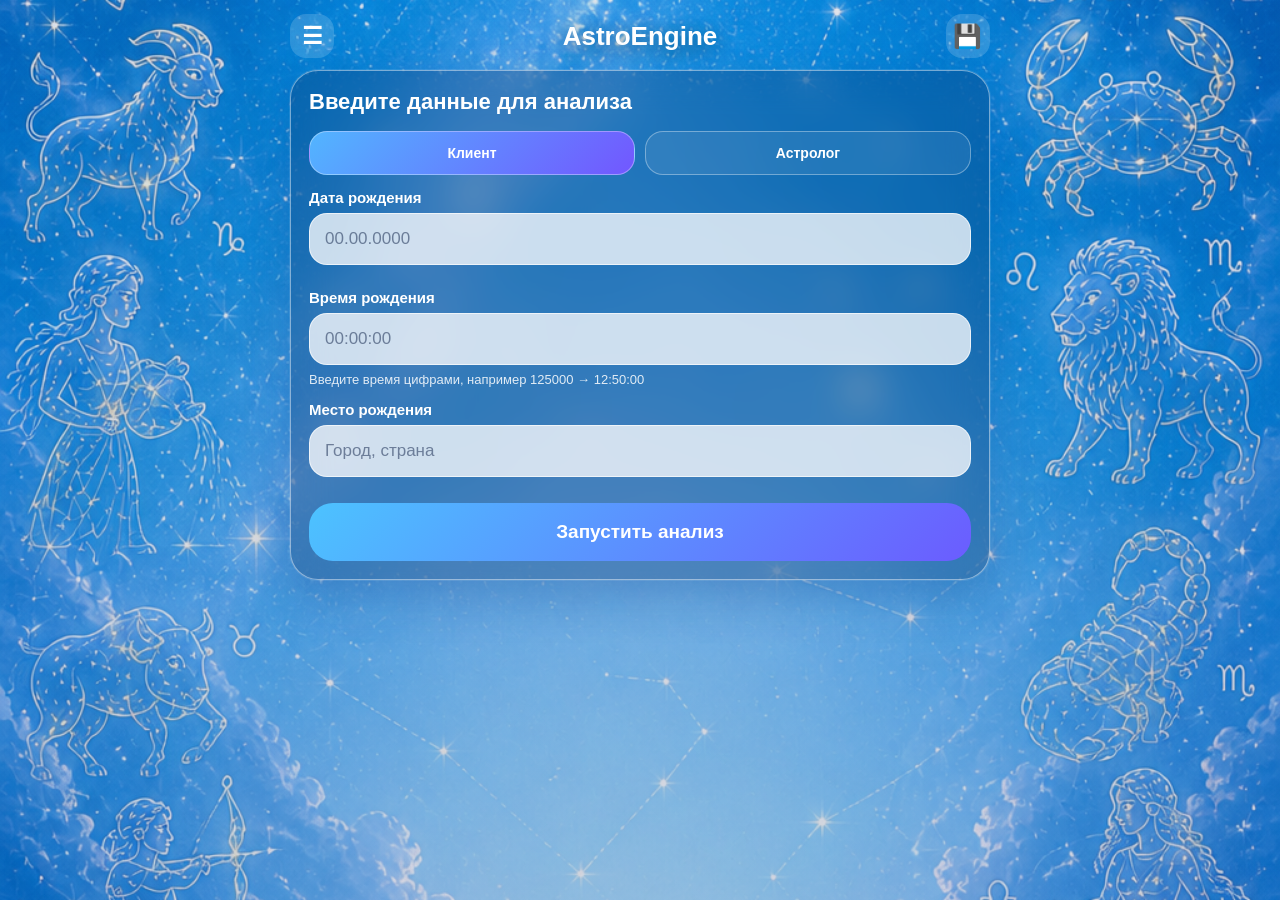
==== templates/index.html @ 36447789 "Update index.html" ====
<!DOCTYPE html>
<html lang="ru">
<head>
<meta charset="UTF-8">
<meta name="viewport" content="width=device-width, initial-scale=1.0">
<title>AstroEngine</title>

<style>
* { box-sizing: border-box; }

body {
    margin: 0;
    font-family: 'Segoe UI', Arial, sans-serif;
    color: white;
    background:
        linear-gradient(rgba(15, 30, 95, 0.12), rgba(15, 30, 95, 0.18)),
        url('/static/file_000000009a0072438087f62e212a4232.png');
    background-size: cover;
    background-position: center;
    background-attachment: fixed;
}

.page {
    max-width: 720px;
    margin: 0 auto;
    padding: 14px 10px 44px;
}

.screen { display: none; }
.screen.active { display: block; }

.top-app-bar {
    display: flex;
    align-items: center;
    justify-content: space-between;
    margin-bottom: 12px;
}

.icon-btn {
    width: 44px;
    height: 44px;
    border: none;
    border-radius: 16px;
    background: rgba(255,255,255,0.16);
    color: white;
    font-size: 23px;
    font-weight: 900;
}

.header-title {
    text-align: center;
    font-size: 26px;
    font-weight: 900;
    text-shadow: 0 4px 20px rgba(0,0,0,0.45);
}

.card {
    background: rgba(0, 20, 70, 0.24);
    border: 1.5px solid rgba(255,255,255,0.45);
    border-radius: 28px;
    padding: 18px;
    margin-bottom: 16px;
    backdrop-filter: blur(18px);
    -webkit-backdrop-filter: blur(18px);
    box-shadow:
        0 0 0 1px rgba(255,255,255,0.10),
        0 18px 45px rgba(0, 40, 120, 0.22);
}

.card-title {
    font-size: 22px;
    font-weight: 850;
    margin-bottom: 16px;
}

.mode-switch, .settings-row, .action-row {
    display: grid;
    grid-template-columns: 1fr 1fr;
    gap: 10px;
}

.mode-btn, .small-btn {
    padding: 13px;
    border-radius: 18px;
    border: 1px solid rgba(255,255,255,0.35);
    background: rgba(255,255,255,0.08);
    color: white;
    font-weight: 800;
    font-size: 14px;
}

.mode-btn.active, .small-btn.active {
    background: linear-gradient(135deg, #52b5ff, #7257ff);
}

label {
    display: block;
    margin-top: 14px;
    margin-bottom: 7px;
    font-size: 15px;
    font-weight: 650;
}

input, select {
    width: 100%;
    padding: 15px;
    margin-bottom: 10px;
    border-radius: 18px;
    border: 1px solid rgba(255,255,255,0.65);
    background: rgba(255,255,255,0.76);
    color: #1b2d52;
    font-size: 17px;
    outline: none;
}

input::placeholder { color: rgba(27,45,82,0.55); }

.main-btn {
    width: 100%;
    margin-top: 16px;
    padding: 18px;
    border: none;
    border-radius: 24px;
    background: linear-gradient(135deg, #4cc3ff, #6b5cff);
    color: white;
    font-size: 19px;
    font-weight: 900;
}

.secondary-btn {
    width: 100%;
    margin-top: 10px;
    padding: 15px;
    border-radius: 22px;
    border: 1.5px solid rgba(255,255,255,0.55);
    background: rgba(255,255,255,0.08);
    color: white;
    font-size: 16px;
    font-weight: 800;
}

.suggestions {
    display: none;
    margin-top: -6px;
    margin-bottom: 10px;
    border-radius: 18px;
    overflow: hidden;
    border: 1px solid rgba(255,255,255,0.35);
    background: rgba(5, 22, 65, 0.94);
}

.suggestion-item {
    padding: 13px 14px;
    border-bottom: 1px solid rgba(255,255,255,0.12);
    font-size: 15px;
}

.time-help {
    font-size: 13px;
    opacity: 0.85;
    margin-top: -3px;
    margin-bottom: 8px;
}

.compact-data {
    padding: 12px 14px;
    margin-bottom: 14px;
    border-radius: 18px;
    background: rgba(255,255,255,0.10);
    border: 1px solid rgba(255,255,255,0.20);
    font-size: 14px;
    line-height: 1.45;
}

.chart-wrap {
    width: 100%;
    aspect-ratio: 1 / 1;
    background: #eef2ff;
    border-radius: 22px;
    overflow: hidden;
    position: relative;
    color: #202852;
    box-shadow:
        inset 0 0 35px rgba(60, 80, 160, 0.16),
        0 14px 30px rgba(0, 20, 80, 0.18);
    margin-bottom: 14px;
}

.chart-lines svg {
    position: absolute;
    inset: 0;
    width: 100%;
    height: 100%;
}

.chart-cell {
    position: absolute;
    transform: translate(-50%, -50%);
    text-align: center;
    min-width: 46px;
    max-width: 90px;
    overflow: hidden;
}

.sign-num {
    font-size: 14px;
    font-weight: 950;
    color: #24306b;
    line-height: 1;
}

.chart-planets {
    font-size: 10.5px;
    margin-top: 2px;
    color: #202852;
    font-weight: 850;
    line-height: 1.12;
    white-space: nowrap;
}

.chart-aspects {
    font-size: 10px;
    margin-top: 1px;
    color: rgba(35,35,50,0.52);
    font-weight: 850;
    line-height: 1.05;
    white-space: nowrap;
}

.transit-planet { color: #0477ff; }

.south-grid {
    display: grid;
    grid-template-columns: repeat(4, 1fr);
    grid-template-rows: repeat(4, 1fr);
    width: 100%;
    height: 100%;
    border: 2px solid rgba(38,48,106,0.50);
}

.south-cell {
    border: 1px solid rgba(38,48,106,0.40);
    padding: 5px;
    overflow: hidden;
}

.south-empty { background: rgba(255,255,255,0.36); }

.drawer {
    margin-bottom: 12px;
    border-radius: 22px;
    overflow: hidden;
    border: 1px solid rgba(255,255,255,0.22);
    background: rgba(255,255,255,0.06);
}

.drawer-head {
    width: 100%;
    padding: 16px;
    border: none;
    background: rgba(24, 16, 95, 0.62);
    color: white;
    display: flex;
    justify-content: space-between;
    align-items: center;
    font-size: 17px;
    font-weight: 850;
    text-align: left;
}

.drawer-body {
    display: none;
    padding: 14px;
}

.drawer.open .drawer-body { display: block; }
.drawer.open .drawer-arrow { transform: rotate(90deg); }

.drawer-arrow { transition: transform 0.2s ease; }

.planet-table {
    width: 100%;
    border-collapse: collapse;
    overflow: hidden;
    border-radius: 18px;
    margin-top: 12px;
    background: rgba(22, 12, 74, 0.72);
}

.planet-table th, .planet-table td {
    padding: 10px 6px;
    border-bottom: 1px solid rgba(255,255,255,0.12);
    text-align: left;
    font-size: 12.5px;
    vertical-align: top;
}

.planet-table th {
    font-size: 11.5px;
    font-weight: 850;
    background: rgba(255,255,255,0.08);
}

.planet-table tr:nth-child(even) { background: rgba(255,255,255,0.06); }

.dasha-row, .chara-row {
    padding: 11px 12px;
    margin-bottom: 6px;
    border-radius: 14px;
    background: rgba(31, 18, 88, 0.82);
    font-size: 13px;
    line-height: 1.4;
}

.dasha-row.current, .chara-row.current {
    background: #d2ffff;
    color: #233247;
    font-weight: 850;
}

.client-box {
    padding: 15px;
    border-radius: 20px;
    background: rgba(255,255,255,0.10);
    border: 1px solid rgba(255,255,255,0.24);
    line-height: 1.5;
}

.side-menu {
    position: fixed;
    inset: 0;
    display: none;
    z-index: 20;
    background: rgba(0,0,0,0.42);
}

.side-menu.active { display: block; }

.side-panel {
    width: min(86vw, 360px);
    height: 100%;
    padding: 18px;
    background: rgba(8, 18, 62, 0.98);
    border-right: 1px solid rgba(255,255,255,0.22);
    overflow-y: auto;
}

.menu-title {
    font-size: 24px;
    font-weight: 900;
    margin-bottom: 16px;
}

.menu-item {
    width: 100%;
    padding: 14px;
    margin-bottom: 8px;
    border-radius: 16px;
    border: 1px solid rgba(255,255,255,0.18);
    background: rgba(255,255,255,0.08);
    color: white;
    text-align: left;
    font-weight: 800;
}

.settings-box, .saved-card {
    padding: 12px;
    margin-bottom: 10px;
    border-radius: 16px;
    background: rgba(255,255,255,0.08);
    border: 1px solid rgba(255,255,255,0.16);
}

.toggle-line {
    display: flex;
    justify-content: space-between;
    align-items: center;
    gap: 12px;
    padding: 8px 0;
    font-size: 14px;
}

.toggle-line input {
    width: auto;
    margin: 0;
}

.transit-panel {
    display: none;
    padding: 12px;
    margin-top: 10px;
    border-radius: 20px;
    background: rgba(255,255,255,0.09);
    border: 1px solid rgba(255,255,255,0.20);
}

.transit-panel.active { display: block; }

.error {
    padding: 14px;
    border-radius: 18px;
    background: rgba(255, 80, 80, 0.20);
    border: 1px solid rgba(255,255,255,0.25);
    line-height: 1.4;
}

.loader {
    width: 42px;
    height: 42px;
    border: 4px solid rgba(255,255,255,0.3);
    border-top: 4px solid white;
    border-radius: 50%;
    margin: 0 auto 16px;
    animation: spin 1s linear infinite;
}

.loading-box {
    text-align: center;
    padding: 30px;
}

@keyframes spin {
    from { transform: rotate(0deg); }
    to { transform: rotate(360deg); }
}
</style>
</head>

<body>

<div id="sideMenu" class="side-menu" onclick="closeMenuByBg(event)">
    <div class="side-panel">
        <div class="menu-title">AstroEngine</div>

        <button class="menu-item" onclick="newChart()">＋ Новая карта</button>
        <button class="menu-item" onclick="loadSavedCharts()">💾 Мои карты</button>

        <div id="savedCardsBox"></div>

        <div class="settings-box">
            <b>Настройки</b>

            <label>Язык</label>
            <select id="languageSelect" onchange="applySettings()">
                <option value="ru">Русский</option>
                <option value="en">English</option>
            </select>

            <label>Режим</label>
            <select id="workModeSelect" onchange="applySettings()">
                <option value="professional">Профессиональный</option>
                <option value="client">Клиентский</option>
            </select>

            <label>Чара Даша</label>
            <select id="charaSystemSelect" onchange="applySettings()">
                <option value="rao">К.Н. Рао</option>
                <option value="parashara">Парашара</option>
            </select>

            <div class="toggle-line">Чаракараки <input type="checkbox" id="showKarakas" checked onchange="applySettings()"></div>
            <div class="toggle-line">Упаграхи <input type="checkbox" id="showUpagrahas" checked onchange="applySettings()"></div>
            <div class="toggle-line">Арудхи <input type="checkbox" id="showArudhas" checked onchange="applySettings()"></div>
            <div class="toggle-line">Доп. лагны <input type="checkbox" id="showSpecialLagnas" checked onchange="applySettings()"></div>
            <div class="toggle-line">Внешние планеты <input type="checkbox" id="showOuterPlanets" checked onchange="applySettings()"></div>
            <div class="toggle-line">Аспекты <input type="checkbox" id="showAspects" checked onchange="applySettings()"></div>
            <div class="toggle-line">Йоги <input type="checkbox" id="showYogas" checked onchange="applySettings()"></div>
            <div class="toggle-line">Градусы в карте <input type="checkbox" id="showDegreesInChart" onchange="applySettings()"></div>
        </div>

        <button class="menu-item" onclick="toggleMenu()">Закрыть</button>
    </div>
</div>

<div class="page">

    <div id="inputScreen" class="screen active">
        <div class="top-app-bar">
            <button class="icon-btn" onclick="toggleMenu()">☰</button>
            <div class="header-title">AstroEngine</div>
            <button class="icon-btn" onclick="loadSavedCharts()">💾</button>
        </div>

        <div class="card">
            <div class="card-title">Введите данные для анализа</div>

            <div class="mode-switch">
                <button class="mode-btn active" id="clientBtn" onclick="setMode('client')">Клиент</button>
                <button class="mode-btn" id="astroBtn" onclick="setMode('astro')">Астролог</button>
            </div>

            <label>Дата рождения</label>
            <input id="date" type="tel" inputmode="numeric" maxlength="10" placeholder="00.00.0000" oninput="formatDateInput(this)">

            <label>Время рождения</label>
            <input id="time" type="tel" inputmode="numeric" maxlength="8" placeholder="00:00:00" oninput="formatTimeInput(this)">
            <div class="time-help">Введите время цифрами, например 125000 → 12:50:00</div>

            <label>Место рождения</label>
            <input id="city" type="text" placeholder="Город, страна" autocomplete="off" oninput="handlePlaceInput()">

            <div class="suggestions" id="suggestions"></div>

            <button class="main-btn" onclick="calculate()">Запустить анализ</button>
        </div>
    </div>

    <div id="resultScreen" class="screen">
        <div class="top-app-bar">
            <button class="icon-btn" onclick="toggleMenu()">☰</button>
            <div class="header-title" id="resultHeading">Карта</div>
            <button class="icon-btn" onclick="showSaveDialog()">💾</button>
        </div>

        <div class="card">
            <div id="summaryBlock"></div>

            <div id="chartBlock"></div>

            <div class="settings-row">
                <select id="chartStyleSelect" onchange="changeChartStyle(this.value)">
                    <option value="north">Северо-индийская</option>
                    <option value="south">Южно-индийская</option>
                </select>

                <select id="vargaSelect" onchange="changeVarga(this.value)">
                    <option value="D1">D-1 Натальная</option>
                    <option value="Moon">Лунная</option>
                    <option value="D2">D-2</option>
                    <option value="D3">D-3</option>
                    <option value="D5">D-5</option>
                    <option value="D6">D-6</option>
                    <option value="D7">D-7</option>
                    <option value="D8">D-8</option>
                    <option value="D9">D-9</option>
                    <option value="D10">D-10</option>
                    <option value="D11">D-11</option>
                    <option value="D12">D-12</option>
                    <option value="D16">D-16</option>
                    <option value="D24">D-24</option>
                    <option value="D30">D-30</option>
                    <option value="D60">D-60</option>
                    <option value="D81">D-81</option>
                </select>
            </div>

            <div class="action-row">
                <button class="small-btn active" id="natalBtn" onclick="setViewMode('natal')">Натал</button>
                <button class="small-btn" id="overlayBtn" onclick="setViewMode('overlay')">Наложение</button>
            </div>

            <div class="action-row">
                <button class="small-btn" onclick="toggleTransitPanel('transit')">Транзиты</button>
                <button class="small-btn" onclick="toggleTransitPanel('rectification')">Ректификация</button>
            </div>

            <div id="transitPanel" class="transit-panel">
                <label>Дата транзита</label>
                <input id="transitDate" type="tel" inputmode="numeric" maxlength="10" placeholder="00.00.0000" oninput="formatDateInput(this)">
                <label>Время транзита</label>
                <input id="transitTime" type="tel" inputmode="numeric" maxlength="8" placeholder="00:00:00" oninput="formatTimeInput(this)">
                <label>Место транзита</label>
                <input id="transitCity" type="text" placeholder="Город, страна">
                <button class="main-btn" onclick="calculateTransit()">Рассчитать транзит</button>
            </div>

            <div id="rectificationPanel" class="transit-panel">
                <label>Новое время рождения</label>
                <input id="rectTime" type="tel" inputmode="numeric" maxlength="8" placeholder="00:00:00" oninput="formatTimeInput(this)">
                <button class="main-btn" onclick="calculateRectification()">Пересчитать карту</button>
            </div>
        </div>

        <div class="card">
            <div class="drawer open" id="drawerPlanets">
                <button class="drawer-head" onclick="toggleDrawer('drawerPlanets')">
                    <span>Планеты и накшатры</span><span class="drawer-arrow">›</span>
                </button>
                <div class="drawer-body" id="planetsSection"></div>
            </div>

            <div class="drawer open" id="drawerDashas">
                <button class="drawer-head" onclick="toggleDrawer('drawerDashas')">
                    <span>Периоды Вимшоттари</span><span class="drawer-arrow">›</span>
                </button>
                <div class="drawer-body" id="dashasSection"></div>
            </div>

            <div class="drawer" id="drawerCharaDashas">
                <button class="drawer-head" onclick="toggleDrawer('drawerCharaDashas')">
                    <span>Чара Даша</span><span class="drawer-arrow">›</span>
                </button>
                <div class="drawer-body" id="charaDashasSection"></div>
            </div>

            <div class="drawer" id="drawerAnalysis">
                <button class="drawer-head" onclick="toggleDrawer('drawerAnalysis')">
                    <span>Разбор</span><span class="drawer-arrow">›</span>
                </button>
                <div class="drawer-body" id="analysisSection"></div>
            </div>
        </div>

        <button class="secondary-btn" onclick="goBack()">Изменить данные</button>
    </div>
</div>

<script>
let mode = "client";
let selectedPlace = null;
let placeTimer = null;
let currentChart = null;
let transitChart = null;
let chartStyle = "north";
let currentVarga = "D1";
let viewMode = "natal";
let currentSavedId = null;

const PLANET_ORDER = [
    "Асцендент", "Солнце", "Луна", "Марс", "Меркурий",
    "Венера", "Сатурн", "Юпитер", "Раху", "Кету",
    "Плутон", "Нептун", "Уран", "Манди", "Гулика"
];

const PLANET_SHORT = {
    "Солнце": "Su", "Луна": "Mo", "Марс": "Ma", "Меркурий": "Me",
    "Юпитер": "Ju", "Венера": "Ve", "Сатурн": "Sa",
    "Раху": "Ra", "Кету": "Ke", "Уран": "Ur",
    "Нептун": "Ne", "Плутон": "Pl", "Манди": "Md", "Гулика": "Gu"
};

function setMode(m) {
    mode = m;
    document.getElementById("clientBtn").classList.remove("active");
    document.getElementById("astroBtn").classList.remove("active");
    document.getElementById(m === "client" ? "clientBtn" : "astroBtn").classList.add("active");
}

function toggleMenu() {
    document.getElementById("sideMenu").classList.toggle("active");
}

function closeMenuByBg(event) {
    if (event.target.id === "sideMenu") toggleMenu();
}

function newChart() {
    currentChart = null;
    transitChart = null;
    currentSavedId = null;
    document.getElementById("resultScreen").classList.remove("active");
    document.getElementById("inputScreen").classList.add("active");
    document.getElementById("sideMenu").classList.remove("active");
}

function formatDateInput(input) {
    let value = input.value.replace(/\D/g, "");
    if (value.length > 8) value = value.slice(0, 8);
    if (value.length >= 5) value = value.slice(0,2)+"."+value.slice(2,4)+"."+value.slice(4);
    else if (value.length >= 3) value = value.slice(0,2)+"."+value.slice(2);
    input.value = value;
}

function formatTimeInput(input) {
    let value = input.value.replace(/\D/g, "");
    if (value.length > 6) value = value.slice(0, 6);
    if (value.length >= 5) value = value.slice(0,2)+":"+value.slice(2,4)+":"+value.slice(4);
    else if (value.length >= 3) value = value.slice(0,2)+":"+value.slice(2);
    input.value = value;
}

function normalizeDate(value) {
    let digits = value.replace(/\D/g, "");
    if (digits.length !== 8) return "";
    return digits.slice(0,2)+"."+digits.slice(2,4)+"."+digits.slice(4,8);
}

function normalizeTime(value) {
    let digits = value.replace(/\D/g, "");
    if (digits.length === 4) digits += "00";
    if (digits.length !== 6) return "";
    return digits.slice(0,2)+":"+digits.slice(2,4)+":"+digits.slice(4,6);
}

function isValidDate(value) {
    return /^\d{2}\.\d{2}\.\d{4}$/.test(value);
}

function isValidTime(value) {
    if (!/^\d{2}:\d{2}:\d{2}$/.test(value)) return false;
    const [h,m,s] = value.split(":").map(Number);
    return h >= 0 && h <= 23 && m >= 0 && m <= 59 && s >= 0 && s <= 59;
}


function handlePlaceInput() {
    selectedPlace = null;
    clearTimeout(placeTimer);
    const query = document.getElementById("city").value.trim();
    const box = document.getElementById("suggestions");

    if (query.length < 2) {
        box.style.display = "none";
        box.innerHTML = "";
        return;
    }

    placeTimer = setTimeout(() => searchPlaces(query), 450);
}

async function searchPlaces(query) {
    const box = document.getElementById("suggestions");

    try {
        const response = await fetch(`/search_place?q=${encodeURIComponent(query)}`);
        const data = await response.json();

        if (!data.places || data.places.length === 0) {
            box.style.display = "none";
            return;
        }

        box.innerHTML = "";
        data.places.forEach(place => {
            const item = document.createElement("div");
            item.className = "suggestion-item";
            item.innerText = "📍 " + place.name;
            item.onclick = () => {
                selectedPlace = place;
                document.getElementById("city").value = place.name;
                box.style.display = "none";
                box.innerHTML = "";
            };
            box.appendChild(item);
        });

        box.style.display = "block";
    } catch {
        box.style.display = "none";
    }
}

async function calculate() {
    let date = normalizeDate(document.getElementById("date").value);
    let time = normalizeTime(document.getElementById("time").value);
    const city = document.getElementById("city").value.trim();

    document.getElementById("date").value = date;
    document.getElementById("time").value = time;

    if (!date || !time || !city) {
        alert("Заполните дату, время и место рождения.");
        return;
    }

    if (!isValidDate(date) || !isValidTime(time)) {
        alert("Проверьте формат даты и времени.");
        return;
    }

    showResultLoading();

    try {
        const payload = { date, time, city, mode, display_name: city };

        if (selectedPlace) {
            payload.lat = selectedPlace.lat;
            payload.lon = selectedPlace.lon;
            payload.display_name = selectedPlace.name;
        }

        const response = await fetch("/calculate", {
            method: "POST",
            headers: {"Content-Type": "application/json"},
            body: JSON.stringify(payload)
        });

        const data = await response.json();

        if (!data.success) {
            showError(data.error || "Ошибка расчёта.");
            return;
        }

        currentChart = data.chart;
        transitChart = null;
        currentSavedId = null;
        currentVarga = "D1";
        viewMode = "natal";
        renderResult();
    } catch {
        showError("Ошибка соединения с сервером.");
    }
}

function showResultLoading() {
    document.getElementById("inputScreen").classList.remove("active");
    document.getElementById("resultScreen").classList.add("active");
    document.getElementById("summaryBlock").innerHTML = "";
    document.getElementById("chartBlock").innerHTML = `
        <div class="loading-box">
            <div class="loader"></div>
            Выполняю расчёт карты...
        </div>
    `;
}

function showError(message) {
    document.getElementById("chartBlock").innerHTML = `<div class="error">${message}</div>`;
}

function goBack() {
    document.getElementById("resultScreen").classList.remove("active");
    document.getElementById("inputScreen").classList.add("active");
}

function toggleDrawer(id) {
    document.getElementById(id).classList.toggle("open");
}

function renderResult() {
    renderSummary();
    renderChartBlock();
    renderPlanets();
    renderDashas();
    renderCharaDashas();
    renderAnalysis();
}

function renderSummary() {
    if (!currentChart) return;
    document.getElementById("summaryBlock").innerHTML = `
        <div class="compact-data">
            <b>${currentChart.city}</b><br>
            ${currentChart.input_date} ${currentChart.input_time} ${currentChart.utc_offset}<br>
            ${currentChart.lat}, ${currentChart.lon}<br>
            Айанамша Лахири: ${currentChart.ayanamsha}°
        </div>
    `;
}

function changeChartStyle(value) {
    chartStyle = value;
    renderChartBlock();
}

function changeVarga(value) {
    currentVarga = value;
    renderChartBlock();
    renderPlanets();
}

function setViewMode(value) {
    viewMode = value;
    document.getElementById("natalBtn").classList.toggle("active", value === "natal");
    document.getElementById("overlayBtn").classList.toggle("active", value === "overlay");
    renderChartBlock();
    renderPlanets();
}

function getActiveChartObject(chart) {
    if (!chart) return null;
    if (currentVarga === "D1") return chart;
    if (chart.vargas && chart.vargas[currentVarga]) return chart.vargas[currentVarga];
    return chart;
}

function getChartForTable() {
    if (viewMode === "overlay" && transitChart) return transitChart;
    return currentChart;
}

function getAspectMap(activeObject) {
    const map = {};
    if (!activeObject || !activeObject.aspects || !document.getElementById("showAspects").checked) return map;

    activeObject.aspects.forEach(a => {
        (a.aspects_houses || []).forEach(house => {
            if (!map[house]) map[house] = [];
            map[house].push(PLANET_SHORT[a.planet] || a.planet);
        });
    });

    return map;
}

function renderChartBlock() {
    const block = document.getElementById("chartBlock");
    if (!block || !currentChart) return;

    const natalObject = getActiveChartObject(currentChart);
    const transitObject = getActiveChartObject(transitChart);

    if (chartStyle === "south") renderSouthIndianChart(block, natalObject, transitObject);
    else renderNorthIndianChart(block, natalObject, transitObject);
}

function renderNorthIndianChart(block, natalObject, transitObject) {
    const positions = [
        [50,22], [28,19], [13,36], [27,50],
        [13,66], [28,81], [50,78], [72,81],
        [87,66], [73,50], [87,36], [72,19]
    ];

    const aspectMap = getAspectMap(viewMode === "overlay" && transitObject ? transitObject : natalObject);
    let cells = "";

    (natalObject.chart_view || []).forEach((h, index) => {
        const pos = positions[index];

        const natalPlanets = (h.planets || [])
            .map(p => `<div class="chart-planets">${p}</div>`)
            .join("");

        let transitPlanets = "";
        if (viewMode === "overlay" && transitObject) {
            const th = (transitObject.chart_view || []).find(x => x.house === h.house);
            transitPlanets = (th?.planets || [])
                .map(p => `<div class="chart-planets transit-planet">T ${p}</div>`)
                .join("");
        }

        const aspects = (aspectMap[h.house] || [])
            .map(p => `<div class="chart-aspects">${p}</div>`)
            .join("");

        cells += `
            <div class="chart-cell" style="left:${pos[0]}%;top:${pos[1]}%;">
                <div class="sign-num">${h.sign}</div>
                ${natalPlanets}
                ${transitPlanets}
                ${aspects}
            </div>
        `;
    });

    block.innerHTML = `
        <div class="chart-wrap">
            <div class="chart-lines">
                <svg viewBox="0 0 100 100">
                    <rect x="1" y="1" width="98" height="98" fill="none" stroke="rgba(37,47,110,.58)" stroke-width="1.6"/>
                    <line x1="1" y1="1" x2="99" y2="99" stroke="rgba(37,47,110,.58)" stroke-width="1.6"/>
                    <line x1="99" y1="1" x2="1" y2="99" stroke="rgba(37,47,110,.58)" stroke-width="1.6"/>
                    <polygon points="50,1 99,50 50,99 1,50" fill="none" stroke="rgba(37,47,110,.58)" stroke-width="1.6"/>
                    <line x1="1" y1="50" x2="50" y2="1" stroke="rgba(37,47,110,.58)" stroke-width="1"/>
                    <line x1="50" y1="1" x2="99" y2="50" stroke="rgba(37,47,110,.58)" stroke-width="1"/>
                    <line x1="99" y1="50" x2="50" y2="99" stroke="rgba(37,47,110,.58)" stroke-width="1"/>
                    <line x1="50" y1="99" x2="1" y2="50" stroke="rgba(37,47,110,.58)" stroke-width="1"/>
                </svg>
            </div>
            ${cells}
        </div>
    `;
}

function renderSouthIndianChart(block, natalObject, transitObject) {
    const bySign = {};
    const transitBySign = {};
    const aspectMap = getAspectMap(viewMode === "overlay" && transitObject ? transitObject : natalObject);

    (natalObject.chart_view || []).forEach(h => bySign[h.sign] = h);

    if (viewMode === "overlay" && transitObject) {
        (transitObject.chart_view || []).forEach(h => transitBySign[h.sign] = h);
    }

    const grid = [12,1,2,3, 11,0,0,4, 10,0,0,5, 9,8,7,6];
    let html = `<div class="chart-wrap"><div class="south-grid">`;

    grid.forEach(signNumber => {
        if (signNumber === 0) {
            html += `<div class="south-cell south-empty"></div>`;
            return;
        }

        const h = bySign[signNumber] || {house: "", planets: []};
        const t = transitBySign[signNumber] || {planets: []};

        const natalPlanets = (h.planets || []).map(p => `<div class="chart-planets">${p}</div>`).join("");
        const transitPlanets = (t.planets || []).map(p => `<div class="chart-planets transit-planet">T ${p}</div>`).join("");
        const aspects = (aspectMap[h.house] || []).map(p => `<div class="chart-aspects">${p}</div>`).join("");

        html += `
            <div class="south-cell">
                <div class="sign-num">${signNumber}</div>
                ${natalPlanets}
                ${transitPlanets}
                ${aspects}
            </div>
        `;
    });

    html += `</div></div>`;
    block.innerHTML = html;
}

function renderPlanets() {
    const chart = getChartForTable();
    const activeObject = getActiveChartObject(chart);
    if (!activeObject) return;

    let html = `
        <table class="planet-table">
            <tr>
                <th>Объект</th>
                <th>Знак</th>
                <th>Градусы</th>
                <th>Накшатра</th>
            </tr>
    `;

    PLANET_ORDER.forEach(name => {
        if (name === "Асцендент") {
            const l = chart.lagna;
            if (!l) return;
            html += `
                <tr>
                    <td><b>Асцендент</b></td>
                    <td>${l.sign || "—"}</td>
                    <td>${l.degree || "—"}</td>
                    <td>${l.nakshatra || "—"}<br>пада ${l.pada || "—"}</td>
                </tr>
            `;
            return;
        }

        const p = (activeObject.planets || {})[name];
        if (!p) return;

        const isOuter = ["Плутон", "Нептун", "Уран"].includes(name);
        const isUpa = ["Манди", "Гулика"].includes(name);

        if (isOuter && !document.getElementById("showOuterPlanets").checked) return;
        if (isUpa && !document.getElementById("showUpagrahas").checked) return;

        const retro = p.retro ? " (R)" : "";
        const karaka = p.karaka && document.getElementById("showKarakas").checked ? `<b>${p.karaka}</b> ` : "";

        html += `
            <tr>
                <td>${karaka}${name}${retro}</td>
                <td>${p.sign || "—"}<br>дом ${p.house || "—"}</td>
                <td>${p.degree || "—"}</td>
                <td>${p.nakshatra || "—"}<br>пада ${p.pada || "—"}</td>
            </tr>
        `;
    });

    html += "</table>";
    document.getElementById("planetsSection").innerHTML = html;
}

function parseRuDate(str) {
    const [d,m,y] = str.split(".").map(Number);
    return new Date(y, m - 1, d);
}

function isCurrentPeriod(start, end) {
    const now = new Date();
    return parseRuDate(start) <= now && now < parseRuDate(end);
}

function renderDashas() {
    const d = currentChart?.dashas || {};
    const list = d.mahadashas || d.tree || [];

    let html = `<div class="client-box"><b>Вимшоттари</b><br>Даша рождения: ${d.birth_lord || "—"}</div>`;

    if (!list.length) {
        html += `<div class="dasha-row">Периоды пока не рассчитаны.</div>`;
    } else {
        list.forEach(item => {
            const lord = item.lord || (item.path ? item.path.join(" / ") : "—");
            const current = isCurrentPeriod(item.start, item.end) ? "current" : "";
            html += `<div class="dasha-row ${current}"><b>${lord}</b><br>${item.start} — ${item.end}</div>`;
        });
    }

    document.getElementById("charaDashasSection").innerHTML = html;
}

function renderAnalysis() {
    document.getElementById("analysisSection").innerHTML = `
        <div class="client-box">
            Здесь будет ИИ-разбор по реальным данным карты:<br><br>
            — сила и слабость планет<br>
            — хозяева домов в домах<br>
            — йоги<br>
            — аспекты Парашары<br>
            — Вимшоттари и Чара Даша<br>
            — рекомендации по усилению сфер жизни
        </div>
    `;
}

function toggleTransitPanel(panel) {
    document.getElementById("transitPanel").classList.remove("active");
    document.getElementById("rectificationPanel").classList.remove("active");
    document.getElementById(panel === "transit" ? "transitPanel" : "rectificationPanel").classList.add("active");
}

async function calculateTransit() {
    let date = normalizeDate(document.getElementById("transitDate").value);
    let time = normalizeTime(document.getElementById("transitTime").value);
    let city = document.getElementById("transitCity").value.trim();

    if (!date || !time || !city) {
        alert("Заполните дату, время и место транзита.");
        return;
    }

    const response = await fetch("/calculate_transit", {
        method: "POST",
        headers: {"Content-Type": "application/json"},
        body: JSON.stringify({date, time, city, display_name: city})
    });

    const data = await response.json();

    if (!data.success) {
        alert(data.error || "Ошибка транзита.");
        return;
    }

    transitChart = data.transit;
    setViewMode("overlay");
}

async function calculateRectification() {
    let rectTime = normalizeTime(document.getElementById("rectTime").value);

    if (!rectTime) {
        alert("Введите новое время рождения.");
        return;
    }

    const response = await fetch("/rectification", {
        method: "POST",
        headers: {"Content-Type": "application/json"},
        body: JSON.stringify({
            date: currentChart.input_date,
            time: rectTime,
            city: currentChart.city,
            display_name: currentChart.city
        })
    });

    const data = await response.json();

    if (!data.success) {
        alert(data.error || "Ошибка ректификации.");
        return;
    }

    currentChart = data.chart;
    transitChart = null;
    viewMode = "natal";
    renderResult();
}

function applySettings() {
    renderChartBlock();
    renderPlanets();
    renderCharaDashas();
}

function showSaveDialog() {
    if (!currentChart) {
        alert("Сначала рассчитайте карту.");
        return;
    }

    const name = prompt("Имя карты:", currentChart.city || "Новая карта");
    if (!name) return;

    saveCurrentChart(name);
}

async function saveCurrentChart(name) {
    const response = await fetch("/save_chart", {
        method: "POST",
        headers: {"Content-Type": "application/json"},
        body: JSON.stringify({
            name,
            birth_date: currentChart.input_date,
            birth_time: currentChart.input_time,
            place_name: currentChart.city,
            lat: currentChart.lat,
            lon: currentChart.lon,
            timezone: currentChart.timezone || "",
            comment: ""
        })
    });

    const data = await response.json();

    if (!data.success) {
        alert(data.error || "Ошибка сохранения.");
        return;
    }

    alert("Карта сохранена.");
    currentSavedId = data.chart?.id || null;
}

async function loadSavedCharts() {
    toggleMenu();

    const box = document.getElementById("savedCardsBox");
    box.innerHTML = `<div class="settings-box">Загружаю сохранённые карты...</div>`;

    const response = await fetch("/saved_charts");
    const data = await response.json();

    if (!data.success) {
        box.innerHTML = `<div class="settings-box">${data.error || "Ошибка загрузки карт."}</div>`;
        return;
    }

    if (!data.charts || !data.charts.length) {
        box.innerHTML = `<div class="settings-box">Сохранённых карт пока нет.</div>`;
        return;
    }

    box.innerHTML = "";
    data.charts.forEach(c => {
        const div = document.createElement("div");
        div.className = "saved-card";
        div.innerHTML = `
            <b>${c.name}</b><br>
            ${c.birth_date} ${c.birth_time}<br>
            ${c.place_name}<br>
            <button class="secondary-btn" onclick="openSavedChart(${c.id})">Открыть</button>
            <button class="secondary-btn" onclick="deleteSavedChart(${c.id})">Удалить</button>
        `;
        box.appendChild(div);
    });
}

async function openSavedChart(id) {
    const response = await fetch(`/open_chart/${id}`);
    const data = await response.json();

    if (!data.success) {
        alert(data.error || "Ошибка открытия карты.");
        return;
    }

    currentChart = data.chart;
    currentSavedId = id;
    transitChart = null;
    viewMode = "natal";

    document.getElementById("inputScreen").classList.remove("active");
    document.getElementById("resultScreen").classList.add("active");
    document.getElementById("sideMenu").classList.remove("active");

    renderResult();
}

async function deleteSavedChart(id) {
    if (!confirm("Удалить карту?")) return;

    const response = await fetch(`/delete_chart/${id}`, { method: "DELETE" });
    const data = await response.json();

    if (!data.success) {
        alert(data.error || "Ошибка удаления.");
        return;
    }

    loadSavedCharts();
}
</script>

</body>
</html>
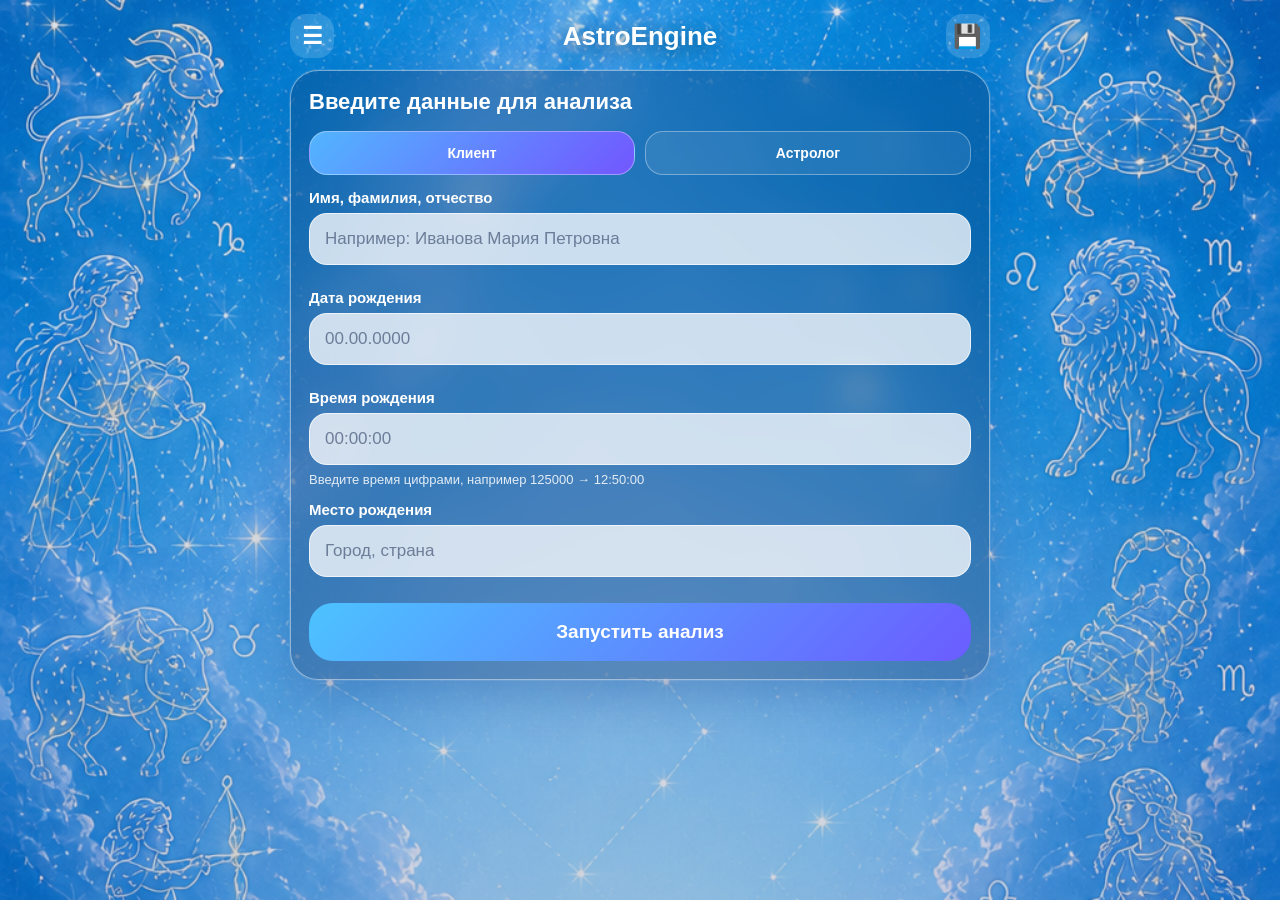
==== commit 75443f1a: "Rename inde.html to index.html" ====
--- a/templates/index.html
+++ b/templates/index.html
@@ -101,7 +101,7 @@
     font-weight: 650;
 }
 
-input, select {
+input, select, textarea {
     width: 100%;
     padding: 15px;
     margin-bottom: 10px;
@@ -113,7 +113,13 @@
     outline: none;
 }
 
-input::placeholder { color: rgba(27,45,82,0.55); }
+textarea {
+    min-height: 90px;
+    resize: vertical;
+    font-family: 'Segoe UI', Arial, sans-serif;
+}
+
+input::placeholder, textarea::placeholder { color: rgba(27,45,82,0.55); }
 
 .main-btn {
     width: 100%;
@@ -318,12 +324,36 @@
     font-weight: 850;
 }
 
+.active-period-box {
+    padding: 14px;
+    margin-bottom: 12px;
+    border-radius: 18px;
+    background: linear-gradient(135deg, rgba(255, 215, 120, 0.24), rgba(255,255,255,0.10));
+    border: 1px solid rgba(255, 220, 145, 0.55);
+    line-height: 1.45;
+}
+
+.dasha-row.level-2, .chara-row.level-2 { margin-left: 14px; opacity: .94; }
+.dasha-row.level-3, .chara-row.level-3 { margin-left: 28px; opacity: .88; }
+
+.dasha-row.clickable, .chara-row.clickable {
+    cursor: pointer;
+}
+
+.inline-note {
+    font-size: 13px;
+    opacity: .82;
+    line-height: 1.4;
+    margin-top: 6px;
+}
+
 .client-box {
     padding: 15px;
     border-radius: 20px;
     background: rgba(255,255,255,0.10);
     border: 1px solid rgba(255,255,255,0.24);
     line-height: 1.5;
+    margin-bottom: 10px;
 }
 
 .side-menu {
@@ -488,6 +518,9 @@
                 <button class="mode-btn active" id="clientBtn" onclick="setMode('client')">Клиент</button>
                 <button class="mode-btn" id="astroBtn" onclick="setMode('astro')">Астролог</button>
             </div>
+
+            <label>Имя, фамилия, отчество</label>
+            <input id="fullName" type="text" placeholder="Например: Иванова Мария Петровна" autocomplete="name">
 
             <label>Дата рождения</label>
             <input id="date" type="tel" inputmode="numeric" maxlength="10" placeholder="00.00.0000" oninput="formatDateInput(this)">
@@ -545,11 +578,6 @@
             </div>
 
             <div class="action-row">
-                <button class="small-btn active" id="natalBtn" onclick="setViewMode('natal')">Натал</button>
-                <button class="small-btn" id="overlayBtn" onclick="setViewMode('overlay')">Наложение</button>
-            </div>
-
-            <div class="action-row">
                 <button class="small-btn" onclick="toggleTransitPanel('transit')">Транзиты</button>
                 <button class="small-btn" onclick="toggleTransitPanel('rectification')">Ректификация</button>
             </div>
@@ -560,7 +588,8 @@
                 <label>Время транзита</label>
                 <input id="transitTime" type="tel" inputmode="numeric" maxlength="8" placeholder="00:00:00" oninput="formatTimeInput(this)">
                 <label>Место транзита</label>
-                <input id="transitCity" type="text" placeholder="Город, страна">
+                <input id="transitCity" type="text" placeholder="Город, страна" autocomplete="off" oninput="handleTransitPlaceInput()">
+                <div class="suggestions" id="transitSuggestions"></div>
                 <button class="main-btn" onclick="calculateTransit()">Рассчитать транзит</button>
             </div>
 
@@ -579,7 +608,7 @@
                 <div class="drawer-body" id="planetsSection"></div>
             </div>
 
-            <div class="drawer open" id="drawerDashas">
+            <div class="drawer" id="drawerDashas">
                 <button class="drawer-head" onclick="toggleDrawer('drawerDashas')">
                     <span>Периоды Вимшоттари</span><span class="drawer-arrow">›</span>
                 </button>
@@ -608,13 +637,16 @@
 <script>
 let mode = "client";
 let selectedPlace = null;
+let selectedTransitPlace = null;
 let placeTimer = null;
+let transitPlaceTimer = null;
 let currentChart = null;
 let transitChart = null;
 let chartStyle = "north";
 let currentVarga = "D1";
 let viewMode = "natal";
 let currentSavedId = null;
+let currentFullName = "";
 
 const PLANET_ORDER = [
     "Асцендент", "Солнце", "Луна", "Марс", "Меркурий",
@@ -692,12 +724,12 @@
     return h >= 0 && h <= 23 && m >= 0 && m <= 59 && s >= 0 && s <= 59;
 }
 
-
 function handlePlaceInput() {
     selectedPlace = null;
-    clearTimeout(placeTimer);
     const query = document.getElementById("city").value.trim();
     const box = document.getElementById("suggestions");
+
+    clearTimeout(placeTimer);
 
     if (query.length < 2) {
         box.style.display = "none";
@@ -740,14 +772,68 @@
     }
 }
 
+function handleTransitPlaceInput() {
+    selectedTransitPlace = null;
+    const query = document.getElementById("transitCity").value.trim();
+    const box = document.getElementById("transitSuggestions");
+
+    clearTimeout(transitPlaceTimer);
+
+    if (query.length < 2) {
+        box.style.display = "none";
+        box.innerHTML = "";
+        return;
+    }
+
+    transitPlaceTimer = setTimeout(() => searchTransitPlaces(query), 450);
+}
+
+async function searchTransitPlaces(query) {
+    const box = document.getElementById("transitSuggestions");
+
+    try {
+        const response = await fetch(`/search_place?q=${encodeURIComponent(query)}`);
+        const data = await response.json();
+
+        if (!data.places || data.places.length === 0) {
+            box.style.display = "none";
+            return;
+        }
+
+        box.innerHTML = "";
+        data.places.forEach(place => {
+            const item = document.createElement("div");
+            item.className = "suggestion-item";
+            item.innerText = "📍 " + place.name;
+            item.onclick = () => {
+                selectedTransitPlace = place;
+                document.getElementById("transitCity").value = place.name;
+                box.style.display = "none";
+                box.innerHTML = "";
+            };
+            box.appendChild(item);
+        });
+
+        box.style.display = "block";
+    } catch {
+        box.style.display = "none";
+    }
+}
+
 async function calculate() {
     let date = normalizeDate(document.getElementById("date").value);
     let time = normalizeTime(document.getElementById("time").value);
     const city = document.getElementById("city").value.trim();
+    const fullName = document.getElementById("fullName").value.trim();
 
     document.getElementById("date").value = date;
     document.getElementById("time").value = time;
 
+    if (!fullName) {
+        alert("Введите имя, фамилию и отчество.");
+        return;
+    }
+
     if (!date || !time || !city) {
         alert("Заполните дату, время и место рождения.");
         return;
@@ -761,7 +847,8 @@
     showResultLoading();
 
     try {
-        const payload = { date, time, city, mode, display_name: city };
+        currentFullName = fullName;
+        const payload = { date, time, city, mode, display_name: city, full_name: fullName, name: fullName };
 
         if (selectedPlace) {
             payload.lat = selectedPlace.lat;
@@ -831,10 +918,13 @@
     if (!currentChart) return;
     document.getElementById("summaryBlock").innerHTML = `
         <div class="compact-data">
-            <b>${currentChart.city}</b><br>
-            ${currentChart.input_date} ${currentChart.input_time} ${currentChart.utc_offset}<br>
-            ${currentChart.lat}, ${currentChart.lon}<br>
-            Айанамша Лахири: ${currentChart.ayanamsha}°
+            <b>${currentChart.full_name || currentFullName || "Без имени"}</b><br>
+            ${currentChart.city || "—"}<br>
+            ${currentChart.input_date || "—"} ${currentChart.input_time || "—"} ${currentChart.utc_offset || ""}<br>
+            ${currentChart.lat || "—"}, ${currentChart.lon || "—"}<br>
+            Айанамша Лахири: ${currentChart.ayanamsha || "—"}°<br>
+            <span class="inline-note">Вимшоттари: ${getCurrentPathText(currentChart.dashas)}</span><br>
+            <span class="inline-note">Чара Даша: ${getCurrentPathText(currentChart.chara_dasha || currentChart.chara_dashas)}</span>
         </div>
     `;
 }
@@ -1051,37 +1141,141 @@
 }
 
 function parseRuDate(str) {
+    if (!str || typeof str !== "string") return null;
     const [d,m,y] = str.split(".").map(Number);
+    if (!d || !m || !y) return null;
     return new Date(y, m - 1, d);
 }
 
 function isCurrentPeriod(start, end) {
     const now = new Date();
-    return parseRuDate(start) <= now && now < parseRuDate(end);
+    const s = parseRuDate(start);
+    const e = parseRuDate(end);
+    if (!s || !e) return false;
+    return s <= now && now < e;
+}
+
+function getCurrentPathText(dashaData) {
+    if (!dashaData) return "—";
+    if (dashaData.current_path_text) return dashaData.current_path_text;
+    if (Array.isArray(dashaData.current_path) && dashaData.current_path.length) return dashaData.current_path.join(" / ");
+    if (dashaData.current_periods?.path_text) return dashaData.current_periods.path_text;
+    return "—";
+}
+
+function renderActivePeriodBox(title, dashaData) {
+    const pathText = getCurrentPathText(dashaData);
+    const current = dashaData?.current_periods || {};
+
+    let dates = "";
+    const maha = current.mahadasha;
+    const antar = current.antardasha;
+    const praty = current.pratyantardasha;
+
+    if (praty?.start && praty?.end) {
+        dates = `<br>Пратьянтардаша: ${praty.start} — ${praty.end}`;
+    } else if (antar?.start && antar?.end) {
+        dates = `<br>Антардаша: ${antar.start} — ${antar.end}`;
+    } else if (maha?.start && maha?.end) {
+        dates = `<br>Махадаша: ${maha.start} — ${maha.end}`;
+    }
+
+    return `
+        <div class="active-period-box">
+            <b>${title}</b><br>
+            Сейчас: ${pathText || "—"}${dates}
+        </div>
+    `;
+}
+
+function periodDisplayName(item, type) {
+    if (!item) return "—";
+    if (type === "chara") return item.sign || item.rashi || item.name || item.lord || "—";
+    return item.lord || item.name || item.sign || "—";
+}
+
+function renderPeriodTree(items, type, level = 1) {
+    if (!items || !items.length) return "";
+
+    let html = "";
+
+    items.forEach(item => {
+        const name = periodDisplayName(item, type);
+        const rowClass = type === "chara" ? "chara-row" : "dasha-row";
+        const current = (item.is_current || isCurrentPeriod(item.start, item.end)) ? "current" : "";
+        const children = item.children || item.antardashas || item.pratyantardashas || item.subperiods || [];
+
+        html += `
+            <div class="${rowClass} ${current} level-${level}">
+                <b>${level > 1 ? "↳ " : ""}${name}</b><br>
+                ${item.start || "—"} — ${item.end || "—"}
+            </div>
+        `;
+
+        if (level < 3 && children.length) {
+            html += renderPeriodTree(children, type, level + 1);
+        }
+    });
+
+    return html;
 }
 
 function renderDashas() {
     const d = currentChart?.dashas || {};
     const list = d.mahadashas || d.tree || [];
 
-    let html = `<div class="client-box"><b>Вимшоттари</b><br>Даша рождения: ${d.birth_lord || "—"}</div>`;
+    let html = renderActivePeriodBox("Вимшоттари", d);
+    html += `<div class="client-box"><b>Вимшоттари</b><br>Даша рождения: ${d.birth_lord || "—"}<br>Показан один цикл до пратьянтардаши.</div>`;
 
     if (!list.length) {
         html += `<div class="dasha-row">Периоды пока не рассчитаны.</div>`;
     } else {
-        list.forEach(item => {
-            const lord = item.lord || (item.path ? item.path.join(" / ") : "—");
-            const current = isCurrentPeriod(item.start, item.end) ? "current" : "";
-            html += `<div class="dasha-row ${current}"><b>${lord}</b><br>${item.start} — ${item.end}</div>`;
-        });
+        html += renderPeriodTree(list, "vimshottari", 1);
+    }
+
+    document.getElementById("dashasSection").innerHTML = html;
+}
+
+function renderCharaDashas() {
+    const c = currentChart?.chara_dasha || currentChart?.chara_dashas || currentChart?.chara || {};
+    const list = c.periods || c.dashas || c.tree || c.mahadashas || [];
+
+    let title = "Чара Даша";
+    const system = document.getElementById("charaSystemSelect")?.value || "rao";
+    if (system === "rao") title += " · К.Н. Рао";
+    if (system === "parashara") title += " · Парашара";
+
+    let html = renderActivePeriodBox(title, c);
+    html += `<div class="client-box"><b>${title}</b><br>Система: ${system === "rao" ? "К.Н. Рао" : "Парашара"}<br>Показ до пратьянтардаши.</div>`;
+
+    if (!list.length) {
+        html += `<div class="chara-row">Чара Даша пока не рассчитана backend-частью.</div>`;
+    } else {
+        html += renderPeriodTree(list, "chara", 1);
+
+        if (c.needs_next_cycle) {
+            html += `
+                <button class="secondary-btn" onclick="requestNextCharaCycle()">
+                    Рассчитать Чара Дашу дальше
+                </button>
+                <div class="inline-note">
+                    Первый цикл закончился. Следующий цикл должен быть рассчитан backend-частью.
+                </div>
+            `;
+        }
     }
 
     document.getElementById("charaDashasSection").innerHTML = html;
+}
+
+function requestNextCharaCycle() {
+    alert("Следующий цикл Чара Даши будет подключён на следующем этапе backend-логики.");
 }
 
 function renderAnalysis() {
     document.getElementById("analysisSection").innerHTML = `
         <div class="client-box">
+            <b>ИИ-разбор</b><br><br>
             Здесь будет ИИ-разбор по реальным данным карты:<br><br>
             — сила и слабость планет<br>
             — хозяева домов в домах<br>
@@ -1090,7 +1284,46 @@
             — Вимшоттари и Чара Даша<br>
             — рекомендации по усилению сфер жизни
         </div>
+        <textarea id="aiQuestion" placeholder="Задайте вопрос AI-астрологу по этой карте..."></textarea>
+        <button class="main-btn" onclick="askAiAstrologer()">Спросить AI-астролога</button>
+        <div id="aiAnswer" class="client-box" style="display:none; margin-top:12px;"></div>
     `;
+}
+
+async function askAiAstrologer() {
+    const question = document.getElementById("aiQuestion")?.value?.trim();
+    const answerBox = document.getElementById("aiAnswer");
+
+    if (!question) {
+        alert("Введите вопрос для AI-астролога.");
+        return;
+    }
+
+    answerBox.style.display = "block";
+    answerBox.innerHTML = "AI-астролог анализирует карту...";
+
+    try {
+        const response = await fetch("/api/ai_astrologer", {
+            method: "POST",
+            headers: {"Content-Type": "application/json"},
+            body: JSON.stringify({
+                question,
+                chart: currentChart,
+                mode
+            })
+        });
+
+        const data = await response.json();
+
+        if (!data.success) {
+            answerBox.innerHTML = `<div class="error">${typeof data.error === "string" ? data.error : JSON.stringify(data.error)}</div>`;
+            return;
+        }
+
+        answerBox.innerHTML = (data.answer || "Ответ пустой.").replace(/\n/g, "<br>");
+    } catch {
+        answerBox.innerHTML = `<div class="error">Ошибка соединения с AI-сервером.</div>`;
+    }
 }
 
 function toggleTransitPanel(panel) {
@@ -1109,10 +1342,18 @@
         return;
     }
 
+    const payload = {date, time, city, display_name: city};
+
+    if (selectedTransitPlace) {
+        payload.lat = selectedTransitPlace.lat;
+        payload.lon = selectedTransitPlace.lon;
+        payload.display_name = selectedTransitPlace.name;
+    }
+
     const response = await fetch("/calculate_transit", {
         method: "POST",
         headers: {"Content-Type": "application/json"},
-        body: JSON.stringify({date, time, city, display_name: city})
+        body: JSON.stringify(payload)
     });
 
     const data = await response.json();
@@ -1123,7 +1364,9 @@
     }
 
     transitChart = data.transit;
-    setViewMode("overlay");
+    viewMode = "overlay";
+    renderChartBlock();
+    renderPlanets();
 }
 
 async function calculateRectification() {
@@ -1141,7 +1384,8 @@
             date: currentChart.input_date,
             time: rectTime,
             city: currentChart.city,
-            display_name: currentChart.city
+            display_name: currentChart.city,
+            full_name: currentChart.full_name || currentFullName
         })
     });
 
@@ -1161,7 +1405,9 @@
 function applySettings() {
     renderChartBlock();
     renderPlanets();
+    renderDashas();
     renderCharaDashas();
+    renderAnalysis();
 }
 
 function showSaveDialog() {
@@ -1170,8 +1416,12 @@
         return;
     }
 
-    const name = prompt("Имя карты:", currentChart.city || "Новая карта");
-    if (!name) return;
+    const name = currentChart.full_name || currentFullName || document.getElementById("fullName")?.value?.trim();
+
+    if (!name) {
+        alert("Введите имя клиента перед сохранением карты.");
+        return;
+    }
 
     saveCurrentChart(name);
 }
@@ -1182,12 +1432,14 @@
         headers: {"Content-Type": "application/json"},
         body: JSON.stringify({
             name,
+            full_name: name,
             birth_date: currentChart.input_date,
             birth_time: currentChart.input_time,
             place_name: currentChart.city,
             lat: currentChart.lat,
             lon: currentChart.lon,
             timezone: currentChart.timezone || "",
+            telegram_user_id: currentChart.telegram_user_id || "",
             comment: ""
         })
     });
@@ -1209,7 +1461,8 @@
     const box = document.getElementById("savedCardsBox");
     box.innerHTML = `<div class="settings-box">Загружаю сохранённые карты...</div>`;
 
-    const response = await fetch("/saved_charts");
+    const userParam = currentChart?.telegram_user_id ? `?telegram_user_id=${encodeURIComponent(currentChart.telegram_user_id)}` : "";
+    const response = await fetch(`/saved_charts${userParam}`);
     const data = await response.json();
 
     if (!data.success) {
@@ -1238,7 +1491,8 @@
 }
 
 async function openSavedChart(id) {
-    const response = await fetch(`/open_chart/${id}`);
+    const userParam = currentChart?.telegram_user_id ? `?telegram_user_id=${encodeURIComponent(currentChart.telegram_user_id)}` : "";
+    const response = await fetch(`/open_chart/${id}${userParam}`);
     const data = await response.json();
 
     if (!data.success) {
@@ -1261,7 +1515,8 @@
 async function deleteSavedChart(id) {
     if (!confirm("Удалить карту?")) return;
 
-    const response = await fetch(`/delete_chart/${id}`, { method: "DELETE" });
+    const userParam = currentChart?.telegram_user_id ? `?telegram_user_id=${encodeURIComponent(currentChart.telegram_user_id)}` : "";
+    const response = await fetch(`/delete_chart/${id}${userParam}`, { method: "DELETE" });
     const data = await response.json();
 
     if (!data.success) {
